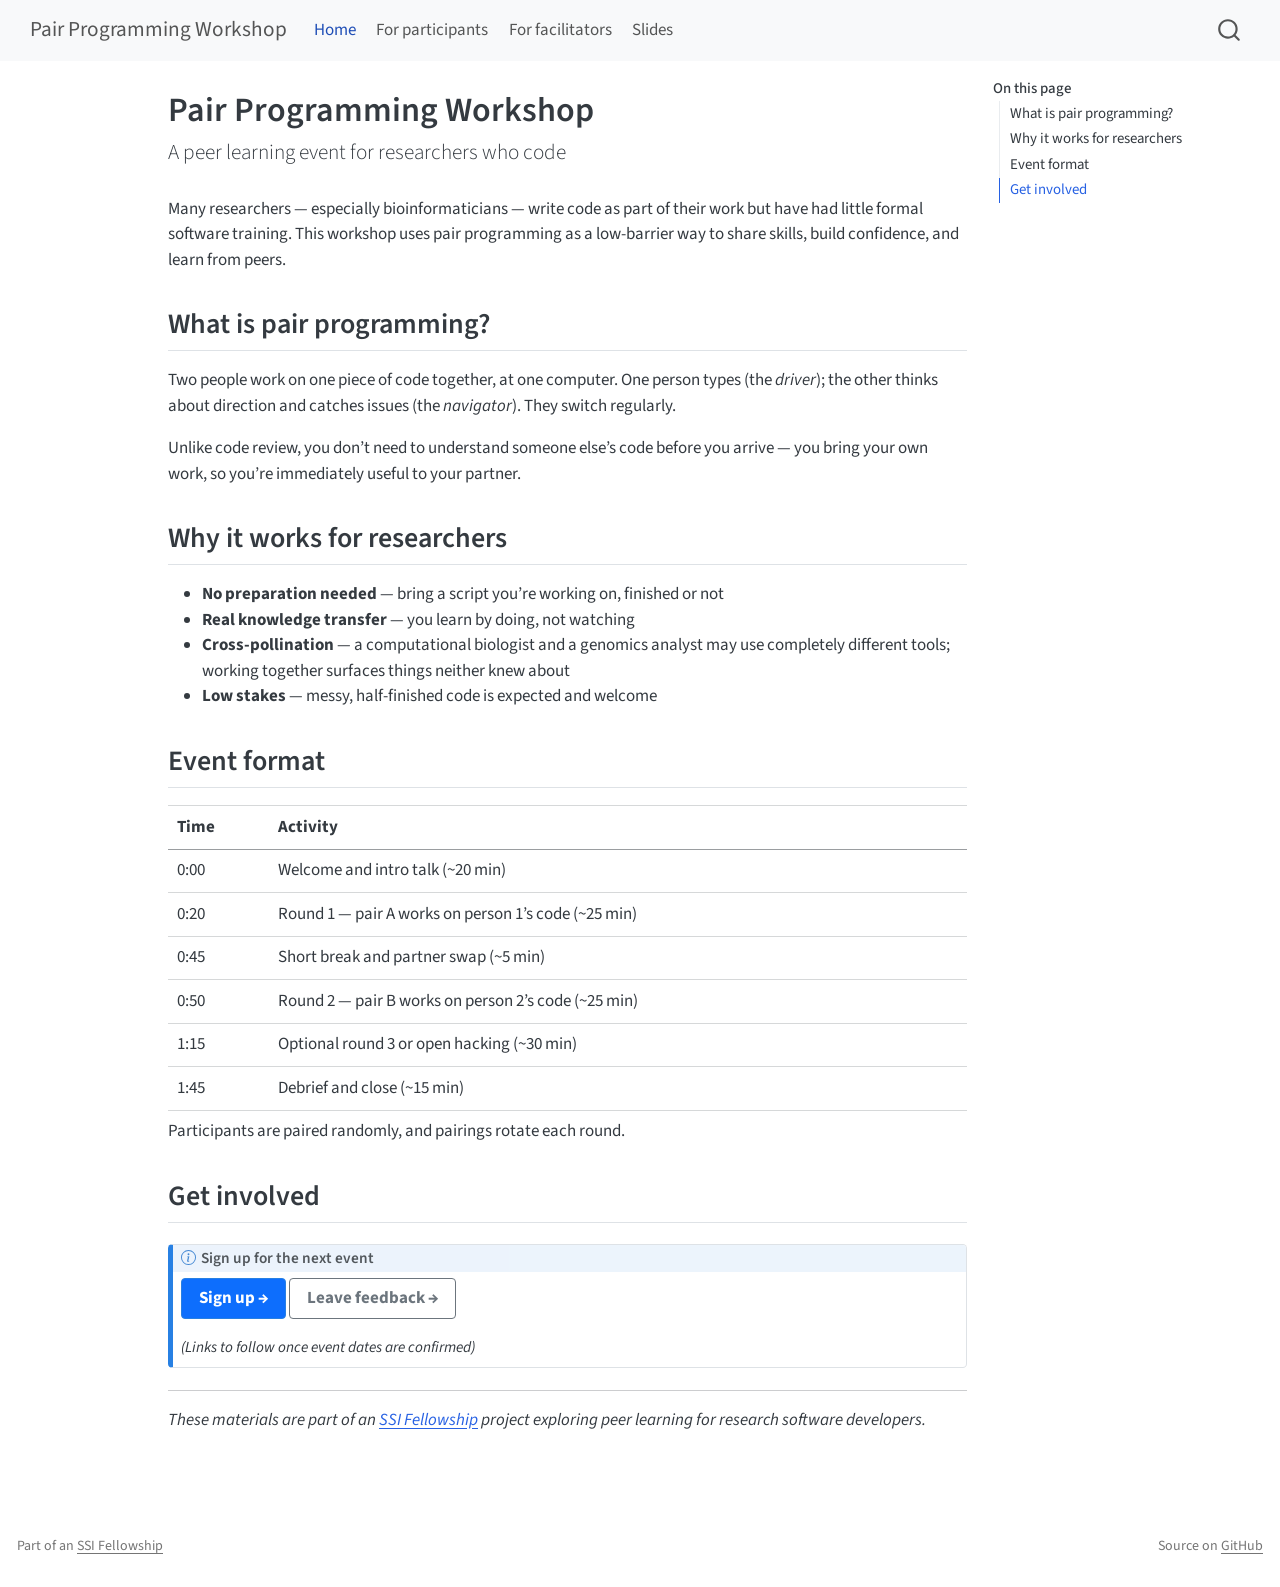
==== index.html @ e148d6cd "Built site for gh-pages" ====
<!DOCTYPE html>
<html xmlns="http://www.w3.org/1999/xhtml" lang="en" xml:lang="en"><head>

<meta charset="utf-8">
<meta name="generator" content="quarto-1.9.38">

<meta name="viewport" content="width=device-width, initial-scale=1.0, user-scalable=yes">


<title>Pair Programming Workshop</title>
<style>
/* Default styles provided by pandoc.
** See https://pandoc.org/MANUAL.html#variables-for-html for config info.
*/
code{white-space: pre-wrap;}
span.smallcaps{font-variant: small-caps;}
div.columns{display: flex; gap: min(4vw, 1.5em);}
div.column{flex: auto; overflow-x: auto;}
div.hanging-indent{margin-left: 1.5em; text-indent: -1.5em;}
ul.task-list{list-style: none;}
ul.task-list li input[type="checkbox"] {
  width: 0.8em;
  margin: 0 0.8em 0.2em -1em; /* quarto-specific, see https://github.com/quarto-dev/quarto-cli/issues/4556 */ 
  vertical-align: middle;
}
</style>


<script src="site_libs/quarto-nav/quarto-nav.js"></script>
<script src="site_libs/quarto-nav/headroom.min.js"></script>
<script src="site_libs/clipboard/clipboard.min.js"></script>
<script src="site_libs/quarto-search/autocomplete.umd.js"></script>
<script src="site_libs/quarto-search/fuse.min.js"></script>
<script src="site_libs/quarto-search/quarto-search.js"></script>
<meta name="quarto:offset" content="./">
<script src="site_libs/quarto-html/quarto.js" type="module"></script>
<script src="site_libs/quarto-html/tabsets/tabsets.js" type="module"></script>
<script src="site_libs/quarto-html/popper.min.js"></script>
<script src="site_libs/quarto-html/tippy.umd.min.js"></script>
<script src="site_libs/quarto-html/anchor.min.js"></script>
<link href="site_libs/quarto-html/tippy.css" rel="stylesheet">
<link href="site_libs/quarto-html/quarto-syntax-highlighting-15634bcf2e68342d4ad2dfa704d543f6.css" rel="stylesheet" id="quarto-text-highlighting-styles">
<script src="site_libs/bootstrap/bootstrap.min.js"></script>
<link href="site_libs/bootstrap/bootstrap-icons.css" rel="stylesheet">
<link href="site_libs/bootstrap/bootstrap-158031087360bce0ff56dc785ce39e06.min.css" rel="stylesheet" append-hash="true" id="quarto-bootstrap" data-mode="light">
<script id="quarto-search-options" type="application/json">{
  "location": "navbar",
  "copy-button": false,
  "collapse-after": 3,
  "panel-placement": "end",
  "type": "overlay",
  "limit": 50,
  "keyboard-shortcut": [
    "f",
    "/",
    "s"
  ],
  "show-item-context": false,
  "language": {
    "search-no-results-text": "No results",
    "search-matching-documents-text": "matching documents",
    "search-copy-link-title": "Copy link to search",
    "search-hide-matches-text": "Hide additional matches",
    "search-more-match-text": "more match in this document",
    "search-more-matches-text": "more matches in this document",
    "search-clear-button-title": "Clear",
    "search-text-placeholder": "",
    "search-detached-cancel-button-title": "Cancel",
    "search-submit-button-title": "Submit",
    "search-label": "Search"
  }
}</script>


<link rel="stylesheet" href="styles.css">
</head>

<body class="nav-fixed quarto-light">

<div id="quarto-search-results"></div>
  <header id="quarto-header" class="headroom fixed-top">
    <nav class="navbar navbar-expand-lg " data-bs-theme="dark">
      <div class="navbar-container container-fluid">
      <div class="navbar-brand-container mx-auto">
    <a class="navbar-brand" href="./index.html">
    <span class="navbar-title">Pair Programming Workshop</span>
    </a>
  </div>
            <div id="quarto-search" class="" title="Search"></div>
          <button class="navbar-toggler" type="button" data-bs-toggle="collapse" data-bs-target="#navbarCollapse" aria-controls="navbarCollapse" role="menu" aria-expanded="false" aria-label="Toggle navigation" onclick="if (window.quartoToggleHeadroom) { window.quartoToggleHeadroom(); }">
  <span class="navbar-toggler-icon"></span>
</button>
          <div class="collapse navbar-collapse" id="navbarCollapse">
            <ul class="navbar-nav navbar-nav-scroll me-auto">
  <li class="nav-item">
    <a class="nav-link active" href="./index.html" aria-current="page"> 
<span class="menu-text">Home</span></a>
  </li>  
  <li class="nav-item">
    <a class="nav-link" href="./participant.html"> 
<span class="menu-text">For participants</span></a>
  </li>  
  <li class="nav-item">
    <a class="nav-link" href="./facilitator.html"> 
<span class="menu-text">For facilitators</span></a>
  </li>  
  <li class="nav-item">
    <a class="nav-link" href="./slides.html"> 
<span class="menu-text">Slides</span></a>
  </li>  
</ul>
          </div> <!-- /navcollapse -->
            <div class="quarto-navbar-tools">
</div>
      </div> <!-- /container-fluid -->
    </nav>
</header>
<!-- content -->
<div id="quarto-content" class="quarto-container page-columns page-rows-contents page-layout-article page-navbar">
<!-- sidebar -->
<!-- margin-sidebar -->
    <div id="quarto-margin-sidebar" class="sidebar margin-sidebar">
        <nav id="TOC" role="doc-toc" class="toc-active">
    <h2 id="toc-title">On this page</h2>
   
  <ul>
  <li><a href="#what-is-pair-programming" id="toc-what-is-pair-programming" class="nav-link active" data-scroll-target="#what-is-pair-programming">What is pair programming?</a></li>
  <li><a href="#why-it-works-for-researchers" id="toc-why-it-works-for-researchers" class="nav-link" data-scroll-target="#why-it-works-for-researchers">Why it works for researchers</a></li>
  <li><a href="#event-format" id="toc-event-format" class="nav-link" data-scroll-target="#event-format">Event format</a></li>
  <li><a href="#get-involved" id="toc-get-involved" class="nav-link" data-scroll-target="#get-involved">Get involved</a></li>
  </ul>
</nav>
    </div>
<!-- main -->
<main class="content" id="quarto-document-content">

<header id="title-block-header" class="quarto-title-block default">
<div class="quarto-title">
<h1 class="title">Pair Programming Workshop</h1>
<p class="subtitle lead">A peer learning event for researchers who code</p>
</div>



<div class="quarto-title-meta">

    
  
    
  </div>
  


</header>


<p>Many researchers — especially bioinformaticians — write code as part of their work but have had little formal software training. This workshop uses pair programming as a low-barrier way to share skills, build confidence, and learn from peers.</p>
<section id="what-is-pair-programming" class="level2">
<h2 class="anchored" data-anchor-id="what-is-pair-programming">What is pair programming?</h2>
<p>Two people work on one piece of code together, at one computer. One person types (the <em>driver</em>); the other thinks about direction and catches issues (the <em>navigator</em>). They switch regularly.</p>
<p>Unlike code review, you don’t need to understand someone else’s code before you arrive — you bring your own work, so you’re immediately useful to your partner.</p>
</section>
<section id="why-it-works-for-researchers" class="level2">
<h2 class="anchored" data-anchor-id="why-it-works-for-researchers">Why it works for researchers</h2>
<ul>
<li><strong>No preparation needed</strong> — bring a script you’re working on, finished or not</li>
<li><strong>Real knowledge transfer</strong> — you learn by doing, not watching</li>
<li><strong>Cross-pollination</strong> — a computational biologist and a genomics analyst may use completely different tools; working together surfaces things neither knew about</li>
<li><strong>Low stakes</strong> — messy, half-finished code is expected and welcome</li>
</ul>
</section>
<section id="event-format" class="level2">
<h2 class="anchored" data-anchor-id="event-format">Event format</h2>
<table class="caption-top table">
<thead>
<tr class="header">
<th>Time</th>
<th>Activity</th>
</tr>
</thead>
<tbody>
<tr class="odd">
<td>0:00</td>
<td>Welcome and intro talk (~20 min)</td>
</tr>
<tr class="even">
<td>0:20</td>
<td>Round 1 — pair A works on person 1’s code (~25 min)</td>
</tr>
<tr class="odd">
<td>0:45</td>
<td>Short break and partner swap (~5 min)</td>
</tr>
<tr class="even">
<td>0:50</td>
<td>Round 2 — pair B works on person 2’s code (~25 min)</td>
</tr>
<tr class="odd">
<td>1:15</td>
<td>Optional round 3 or open hacking (~30 min)</td>
</tr>
<tr class="even">
<td>1:45</td>
<td>Debrief and close (~15 min)</td>
</tr>
</tbody>
</table>
<p>Participants are paired randomly, and pairings rotate each round.</p>
</section>
<section id="get-involved" class="level2">
<h2 class="anchored" data-anchor-id="get-involved">Get involved</h2>
<div class="callout callout-style-default callout-note callout-titled">
<div class="callout-header d-flex align-content-center">
<div class="callout-icon-container">
<i class="callout-icon"></i>
</div>
<div class="callout-title-container flex-fill">
<span class="screen-reader-only">Note</span>Sign up for the next event
</div>
</div>
<div class="callout-body-container callout-body">
<p><a href="#" class="btn btn-primary"><strong>Sign up →</strong></a> <a href="#" class="btn btn-outline-secondary"><strong>Leave feedback →</strong></a></p>
<p><em>(Links to follow once event dates are confirmed)</em></p>
</div>
</div>
<hr>
<p><em>These materials are part of an <a href="https://www.software.ac.uk/fellowships">SSI Fellowship</a> project exploring peer learning for research software developers.</em></p>


</section>

</main> <!-- /main -->
<script id="quarto-html-after-body" type="application/javascript">
  window.document.addEventListener("DOMContentLoaded", function (event) {
    const icon = "";
    const anchorJS = new window.AnchorJS();
    anchorJS.options = {
      placement: 'right',
      icon: icon
    };
    anchorJS.add('.anchored');
    const isCodeAnnotation = (el) => {
      for (const clz of el.classList) {
        if (clz.startsWith('code-annotation-')) {                     
          return true;
        }
      }
      return false;
    }
    const onCopySuccess = function(e) {
      // button target
      const button = e.trigger;
      // don't keep focus
      button.blur();
      // flash "checked"
      button.classList.add('code-copy-button-checked');
      var currentTitle = button.getAttribute("title");
      button.setAttribute("title", "Copied!");
      let tooltip;
      if (window.bootstrap) {
        button.setAttribute("data-bs-toggle", "tooltip");
        button.setAttribute("data-bs-placement", "left");
        button.setAttribute("data-bs-title", "Copied!");
        tooltip = new bootstrap.Tooltip(button, 
          { trigger: "manual", 
            customClass: "code-copy-button-tooltip",
            offset: [0, -8]});
        tooltip.show();    
      }
      setTimeout(function() {
        if (tooltip) {
          tooltip.hide();
          button.removeAttribute("data-bs-title");
          button.removeAttribute("data-bs-toggle");
          button.removeAttribute("data-bs-placement");
        }
        button.setAttribute("title", currentTitle);
        button.classList.remove('code-copy-button-checked');
      }, 1000);
      // clear code selection
      e.clearSelection();
    }
    const getTextToCopy = function(trigger) {
      const outerScaffold = trigger.parentElement.cloneNode(true);
      const codeEl = outerScaffold.querySelector('code');
      for (const childEl of codeEl.children) {
        if (isCodeAnnotation(childEl)) {
          childEl.remove();
        }
      }
      return codeEl.innerText;
    }
    const clipboard = new window.ClipboardJS('.code-copy-button:not([data-in-quarto-modal])', {
      text: getTextToCopy
    });
    clipboard.on('success', onCopySuccess);
    if (window.document.getElementById('quarto-embedded-source-code-modal')) {
      const clipboardModal = new window.ClipboardJS('.code-copy-button[data-in-quarto-modal]', {
        text: getTextToCopy,
        container: window.document.getElementById('quarto-embedded-source-code-modal')
      });
      clipboardModal.on('success', onCopySuccess);
    }
      var localhostRegex = new RegExp(/^(?:http|https):\/\/localhost\:?[0-9]*\//);
      var mailtoRegex = new RegExp(/^mailto:/);
        var filterRegex = new RegExp('/' + window.location.host + '/');
      var isInternal = (href) => {
          return filterRegex.test(href) || localhostRegex.test(href) || mailtoRegex.test(href);
      }
      // Inspect non-navigation links and adorn them if external
     var links = window.document.querySelectorAll('a[href]:not(.nav-link):not(.navbar-brand):not(.toc-action):not(.sidebar-link):not(.sidebar-item-toggle):not(.pagination-link):not(.no-external):not([aria-hidden]):not(.dropdown-item):not(.quarto-navigation-tool):not(.about-link)');
      for (var i=0; i<links.length; i++) {
        const link = links[i];
        if (!isInternal(link.href)) {
          // undo the damage that might have been done by quarto-nav.js in the case of
          // links that we want to consider external
          if (link.dataset.originalHref !== undefined) {
            link.href = link.dataset.originalHref;
          }
        }
      }
    function tippyHover(el, contentFn, onTriggerFn, onUntriggerFn) {
      const config = {
        allowHTML: true,
        maxWidth: 500,
        delay: 100,
        arrow: false,
        appendTo: function(el) {
            return el.parentElement;
        },
        interactive: true,
        interactiveBorder: 10,
        theme: 'quarto',
        placement: 'bottom-start',
      };
      if (contentFn) {
        config.content = contentFn;
      }
      if (onTriggerFn) {
        config.onTrigger = onTriggerFn;
      }
      if (onUntriggerFn) {
        config.onUntrigger = onUntriggerFn;
      }
      window.tippy(el, config); 
    }
    const noterefs = window.document.querySelectorAll('a[role="doc-noteref"]');
    for (var i=0; i<noterefs.length; i++) {
      const ref = noterefs[i];
      tippyHover(ref, function() {
        // use id or data attribute instead here
        let href = ref.getAttribute('data-footnote-href') || ref.getAttribute('href');
        try { href = new URL(href).hash; } catch {}
        const id = href.replace(/^#\/?/, "");
        const note = window.document.getElementById(id);
        if (note) {
          return note.innerHTML;
        } else {
          return "";
        }
      });
    }
    const xrefs = window.document.querySelectorAll('a.quarto-xref');
    const processXRef = (id, note) => {
      // Strip column container classes
      const stripColumnClz = (el) => {
        el.classList.remove("page-full", "page-columns");
        if (el.children) {
          for (const child of el.children) {
            stripColumnClz(child);
          }
        }
      }
      stripColumnClz(note)
      if (id === null || id.startsWith('sec-')) {
        // Special case sections, only their first couple elements
        const container = document.createElement("div");
        if (note.children && note.children.length > 2) {
          container.appendChild(note.children[0].cloneNode(true));
          for (let i = 1; i < note.children.length; i++) {
            const child = note.children[i];
            if (child.tagName === "P" && child.innerText === "") {
              continue;
            } else {
              container.appendChild(child.cloneNode(true));
              break;
            }
          }
          if (window.Quarto?.typesetMath) {
            window.Quarto.typesetMath(container);
          }
          return container.innerHTML
        } else {
          if (window.Quarto?.typesetMath) {
            window.Quarto.typesetMath(note);
          }
          return note.innerHTML;
        }
      } else {
        // Remove any anchor links if they are present
        const anchorLink = note.querySelector('a.anchorjs-link');
        if (anchorLink) {
          anchorLink.remove();
        }
        if (window.Quarto?.typesetMath) {
          window.Quarto.typesetMath(note);
        }
        if (note.classList.contains("callout")) {
          return note.outerHTML;
        } else {
          return note.innerHTML;
        }
      }
    }
    for (var i=0; i<xrefs.length; i++) {
      const xref = xrefs[i];
      tippyHover(xref, undefined, function(instance) {
        instance.disable();
        let url = xref.getAttribute('href');
        let hash = undefined; 
        if (url.startsWith('#')) {
          hash = url;
        } else {
          try { hash = new URL(url).hash; } catch {}
        }
        if (hash) {
          const id = hash.replace(/^#\/?/, "");
          const note = window.document.getElementById(id);
          if (note !== null) {
            try {
              const html = processXRef(id, note.cloneNode(true));
              instance.setContent(html);
            } finally {
              instance.enable();
              instance.show();
            }
          } else {
            // See if we can fetch this
            fetch(url.split('#')[0])
            .then(res => res.text())
            .then(html => {
              const parser = new DOMParser();
              const htmlDoc = parser.parseFromString(html, "text/html");
              const note = htmlDoc.getElementById(id);
              if (note !== null) {
                const html = processXRef(id, note);
                instance.setContent(html);
              } 
            }).finally(() => {
              instance.enable();
              instance.show();
            });
          }
        } else {
          // See if we can fetch a full url (with no hash to target)
          // This is a special case and we should probably do some content thinning / targeting
          fetch(url)
          .then(res => res.text())
          .then(html => {
            const parser = new DOMParser();
            const htmlDoc = parser.parseFromString(html, "text/html");
            const note = htmlDoc.querySelector('main.content');
            if (note !== null) {
              // This should only happen for chapter cross references
              // (since there is no id in the URL)
              // remove the first header
              if (note.children.length > 0 && note.children[0].tagName === "HEADER") {
                note.children[0].remove();
              }
              const html = processXRef(null, note);
              instance.setContent(html);
            } 
          }).finally(() => {
            instance.enable();
            instance.show();
          });
        }
      }, function(instance) {
      });
    }
        let selectedAnnoteEl;
        const selectorForAnnotation = ( cell, annotation) => {
          let cellAttr = 'data-code-cell="' + cell + '"';
          let lineAttr = 'data-code-annotation="' +  annotation + '"';
          const selector = 'span[' + cellAttr + '][' + lineAttr + ']';
          return selector;
        }
        const selectCodeLines = (annoteEl) => {
          const doc = window.document;
          const targetCell = annoteEl.getAttribute("data-target-cell");
          const targetAnnotation = annoteEl.getAttribute("data-target-annotation");
          const annoteSpan = window.document.querySelector(selectorForAnnotation(targetCell, targetAnnotation));
          const lines = annoteSpan.getAttribute("data-code-lines").split(",");
          const lineIds = lines.map((line) => {
            return targetCell + "-" + line;
          })
          let top = null;
          let height = null;
          let parent = null;
          if (lineIds.length > 0) {
              //compute the position of the single el (top and bottom and make a div)
              const el = window.document.getElementById(lineIds[0]);
              top = el.offsetTop;
              height = el.offsetHeight;
              parent = el.parentElement.parentElement;
            if (lineIds.length > 1) {
              const lastEl = window.document.getElementById(lineIds[lineIds.length - 1]);
              const bottom = lastEl.offsetTop + lastEl.offsetHeight;
              height = bottom - top;
            }
            if (top !== null && height !== null && parent !== null) {
              // cook up a div (if necessary) and position it 
              let div = window.document.getElementById("code-annotation-line-highlight");
              if (div === null) {
                div = window.document.createElement("div");
                div.setAttribute("id", "code-annotation-line-highlight");
                div.style.position = 'absolute';
                parent.appendChild(div);
              }
              div.style.top = top - 2 + "px";
              div.style.height = height + 4 + "px";
              div.style.left = 0;
              let gutterDiv = window.document.getElementById("code-annotation-line-highlight-gutter");
              if (gutterDiv === null) {
                gutterDiv = window.document.createElement("div");
                gutterDiv.setAttribute("id", "code-annotation-line-highlight-gutter");
                gutterDiv.style.position = 'absolute';
                const codeCell = window.document.getElementById(targetCell);
                const gutter = codeCell.querySelector('.code-annotation-gutter');
                gutter.appendChild(gutterDiv);
              }
              gutterDiv.style.top = top - 2 + "px";
              gutterDiv.style.height = height + 4 + "px";
            }
            selectedAnnoteEl = annoteEl;
          }
        };
        const unselectCodeLines = () => {
          const elementsIds = ["code-annotation-line-highlight", "code-annotation-line-highlight-gutter"];
          elementsIds.forEach((elId) => {
            const div = window.document.getElementById(elId);
            if (div) {
              div.remove();
            }
          });
          selectedAnnoteEl = undefined;
        };
          // Handle positioning of the toggle
      window.addEventListener(
        "resize",
        throttle(() => {
          elRect = undefined;
          if (selectedAnnoteEl) {
            selectCodeLines(selectedAnnoteEl);
          }
        }, 10)
      );
      function throttle(fn, ms) {
      let throttle = false;
      let timer;
        return (...args) => {
          if(!throttle) { // first call gets through
              fn.apply(this, args);
              throttle = true;
          } else { // all the others get throttled
              if(timer) clearTimeout(timer); // cancel #2
              timer = setTimeout(() => {
                fn.apply(this, args);
                timer = throttle = false;
              }, ms);
          }
        };
      }
        // Attach click handler to the DT
        const annoteDls = window.document.querySelectorAll('dt[data-target-cell]');
        for (const annoteDlNode of annoteDls) {
          annoteDlNode.addEventListener('click', (event) => {
            const clickedEl = event.target;
            if (clickedEl !== selectedAnnoteEl) {
              unselectCodeLines();
              const activeEl = window.document.querySelector('dt[data-target-cell].code-annotation-active');
              if (activeEl) {
                activeEl.classList.remove('code-annotation-active');
              }
              selectCodeLines(clickedEl);
              clickedEl.classList.add('code-annotation-active');
            } else {
              // Unselect the line
              unselectCodeLines();
              clickedEl.classList.remove('code-annotation-active');
            }
          });
        }
    const findCites = (el) => {
      const parentEl = el.parentElement;
      if (parentEl) {
        const cites = parentEl.dataset.cites;
        if (cites) {
          return {
            el,
            cites: cites.split(' ')
          };
        } else {
          return findCites(el.parentElement)
        }
      } else {
        return undefined;
      }
    };
    var bibliorefs = window.document.querySelectorAll('a[role="doc-biblioref"]');
    for (var i=0; i<bibliorefs.length; i++) {
      const ref = bibliorefs[i];
      const citeInfo = findCites(ref);
      if (citeInfo) {
        tippyHover(citeInfo.el, function() {
          var popup = window.document.createElement('div');
          citeInfo.cites.forEach(function(cite) {
            var citeDiv = window.document.createElement('div');
            citeDiv.classList.add('hanging-indent');
            citeDiv.classList.add('csl-entry');
            var biblioDiv = window.document.getElementById('ref-' + cite);
            if (biblioDiv) {
              citeDiv.innerHTML = biblioDiv.innerHTML;
            }
            popup.appendChild(citeDiv);
          });
          return popup.innerHTML;
        });
      }
    }
  });
  </script>
</div> <!-- /content -->
<footer class="footer">
  <div class="nav-footer">
    <div class="nav-footer-left">
<p>Part of an <a href="https://www.software.ac.uk/fellowships">SSI Fellowship</a></p>
</div>   
    <div class="nav-footer-center">
      &nbsp;
    </div>
    <div class="nav-footer-right">
<p>Source on <a href="https://github.com/UKDRI/ssi-pair-programming">GitHub</a></p>
</div>
  </div>
</footer>




</body></html>
---- site_libs/quarto-html/tippy.css ----
.tippy-box[data-animation=fade][data-state=hidden]{opacity:0}[data-tippy-root]{max-width:calc(100vw - 10px)}.tippy-box{position:relative;background-color:#333;color:#fff;border-radius:4px;font-size:14px;line-height:1.4;white-space:normal;outline:0;transition-property:transform,visibility,opacity}.tippy-box[data-placement^=top]>.tippy-arrow{bottom:0}.tippy-box[data-placement^=top]>.tippy-arrow:before{bottom:-7px;left:0;border-width:8px 8px 0;border-top-color:initial;transform-origin:center top}.tippy-box[data-placement^=bottom]>.tippy-arrow{top:0}.tippy-box[data-placement^=bottom]>.tippy-arrow:before{top:-7px;left:0;border-width:0 8px 8px;border-bottom-color:initial;transform-origin:center bottom}.tippy-box[data-placement^=left]>.tippy-arrow{right:0}.tippy-box[data-placement^=left]>.tippy-arrow:before{border-width:8px 0 8px 8px;border-left-color:initial;right:-7px;transform-origin:center left}.tippy-box[data-placement^=right]>.tippy-arrow{left:0}.tippy-box[data-placement^=right]>.tippy-arrow:before{left:-7px;border-width:8px 8px 8px 0;border-right-color:initial;transform-origin:center right}.tippy-box[data-inertia][data-state=visible]{transition-timing-function:cubic-bezier(.54,1.5,.38,1.11)}.tippy-arrow{width:16px;height:16px;color:#333}.tippy-arrow:before{content:"";position:absolute;border-color:transparent;border-style:solid}.tippy-content{position:relative;padding:5px 9px;z-index:1}
---- site_libs/quarto-html/quarto-syntax-highlighting-15634bcf2e68342d4ad2dfa704d543f6.css ----
/* quarto syntax highlight colors */
:root {
  --quarto-hl-ot-color: #003B4F;
  --quarto-hl-at-color: #657422;
  --quarto-hl-ss-color: #20794D;
  --quarto-hl-an-color: #5E5E5E;
  --quarto-hl-fu-color: #4758AB;
  --quarto-hl-st-color: #20794D;
  --quarto-hl-cf-color: #003B4F;
  --quarto-hl-op-color: #5E5E5E;
  --quarto-hl-er-color: #AD0000;
  --quarto-hl-bn-color: #AD0000;
  --quarto-hl-al-color: #AD0000;
  --quarto-hl-va-color: #111111;
  --quarto-hl-bu-color: inherit;
  --quarto-hl-ex-color: inherit;
  --quarto-hl-pp-color: #AD0000;
  --quarto-hl-in-color: #5E5E5E;
  --quarto-hl-vs-color: #20794D;
  --quarto-hl-wa-color: #5E5E5E;
  --quarto-hl-do-color: #5E5E5E;
  --quarto-hl-im-color: #00769E;
  --quarto-hl-ch-color: #20794D;
  --quarto-hl-dt-color: #AD0000;
  --quarto-hl-fl-color: #AD0000;
  --quarto-hl-co-color: #5E5E5E;
  --quarto-hl-cv-color: #5E5E5E;
  --quarto-hl-cn-color: #8f5902;
  --quarto-hl-sc-color: #5E5E5E;
  --quarto-hl-dv-color: #AD0000;
  --quarto-hl-kw-color: #003B4F;
}

/* other quarto variables */
:root {
  --quarto-font-monospace: SFMono-Regular, Menlo, Monaco, Consolas, "Liberation Mono", "Courier New", monospace;
}

/* syntax highlight based on Pandoc's rules */
pre > code.sourceCode > span {
  color: #003B4F;
}

code.sourceCode > span {
  color: #003B4F;
}

div.sourceCode,
div.sourceCode pre.sourceCode {
  color: #003B4F;
}

/* Normal */
code span {
  color: #003B4F;
}

/* Alert */
code span.al {
  color: #AD0000;
  font-style: inherit;
}

/* Annotation */
code span.an {
  color: #5E5E5E;
  font-style: inherit;
}

/* Attribute */
code span.at {
  color: #657422;
  font-style: inherit;
}

/* BaseN */
code span.bn {
  color: #AD0000;
  font-style: inherit;
}

/* BuiltIn */
code span.bu {
  font-style: inherit;
}

/* ControlFlow */
code span.cf {
  color: #003B4F;
  font-weight: bold;
  font-style: inherit;
}

/* Char */
code span.ch {
  color: #20794D;
  font-style: inherit;
}

/* Constant */
code span.cn {
  color: #8f5902;
  font-style: inherit;
}

/* Comment */
code span.co {
  color: #5E5E5E;
  font-style: inherit;
}

/* CommentVar */
code span.cv {
  color: #5E5E5E;
  font-style: italic;
}

/* Documentation */
code span.do {
  color: #5E5E5E;
  font-style: italic;
}

/* DataType */
code span.dt {
  color: #AD0000;
  font-style: inherit;
}

/* DecVal */
code span.dv {
  color: #AD0000;
  font-style: inherit;
}

/* Error */
code span.er {
  color: #AD0000;
  font-style: inherit;
}

/* Extension */
code span.ex {
  font-style: inherit;
}

/* Float */
code span.fl {
  color: #AD0000;
  font-style: inherit;
}

/* Function */
code span.fu {
  color: #4758AB;
  font-style: inherit;
}

/* Import */
code span.im {
  color: #00769E;
  font-style: inherit;
}

/* Information */
code span.in {
  color: #5E5E5E;
  font-style: inherit;
}

/* Keyword */
code span.kw {
  color: #003B4F;
  font-weight: bold;
  font-style: inherit;
}

/* Operator */
code span.op {
  color: #5E5E5E;
  font-style: inherit;
}

/* Other */
code span.ot {
  color: #003B4F;
  font-style: inherit;
}

/* Preprocessor */
code span.pp {
  color: #AD0000;
  font-style: inherit;
}

/* SpecialChar */
code span.sc {
  color: #5E5E5E;
  font-style: inherit;
}

/* SpecialString */
code span.ss {
  color: #20794D;
  font-style: inherit;
}

/* String */
code span.st {
  color: #20794D;
  font-style: inherit;
}

/* Variable */
code span.va {
  color: #111111;
  font-style: inherit;
}

/* VerbatimString */
code span.vs {
  color: #20794D;
  font-style: inherit;
}

/* Warning */
code span.wa {
  color: #5E5E5E;
  font-style: italic;
}

.prevent-inlining {
  content: "</";
}

/*# sourceMappingURL=f23921c56f73e400b49028c9186a1aa0.css.map */
---- styles.css ----
.btn-primary {
  background-color: #0d6efd;
  color: white;
  padding: 0.4em 1em;
  border-radius: 4px;
  text-decoration: none;
}

.btn-outline-secondary {
  border: 1px solid #6c757d;
  color: #6c757d;
  padding: 0.4em 1em;
  border-radius: 4px;
  text-decoration: none;
}
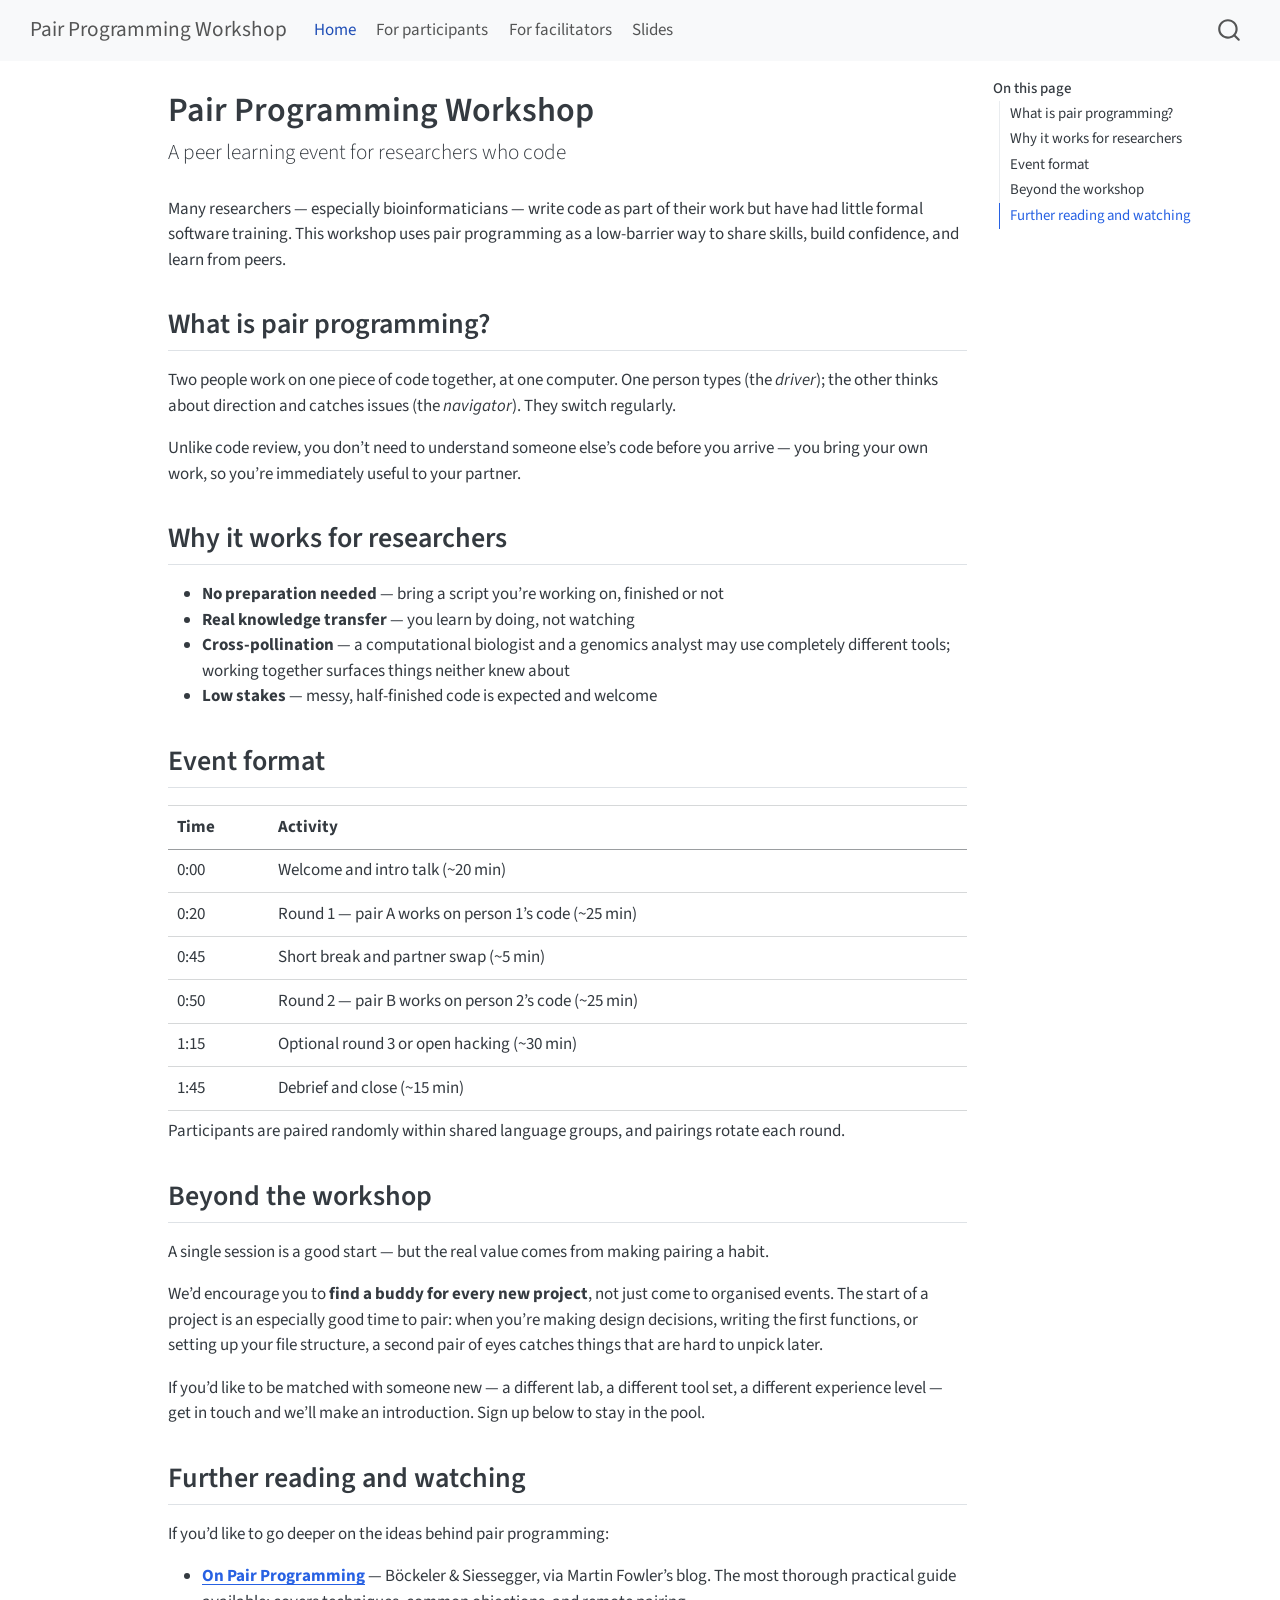
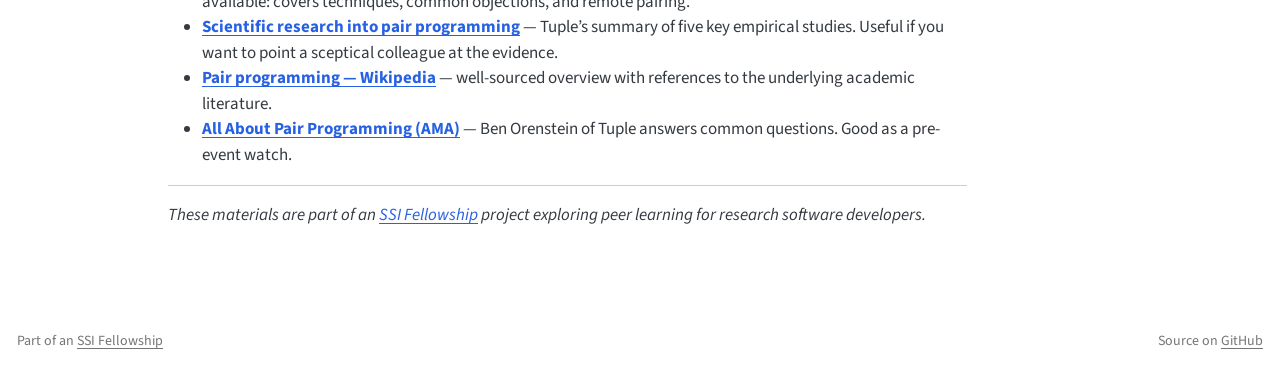
==== commit 5cee4be2: "Built site for gh-pages" ====
--- a/index.html
+++ b/index.html
@@ -127,7 +127,8 @@
   <li><a href="#what-is-pair-programming" id="toc-what-is-pair-programming" class="nav-link active" data-scroll-target="#what-is-pair-programming">What is pair programming?</a></li>
   <li><a href="#why-it-works-for-researchers" id="toc-why-it-works-for-researchers" class="nav-link" data-scroll-target="#why-it-works-for-researchers">Why it works for researchers</a></li>
   <li><a href="#event-format" id="toc-event-format" class="nav-link" data-scroll-target="#event-format">Event format</a></li>
-  <li><a href="#get-involved" id="toc-get-involved" class="nav-link" data-scroll-target="#get-involved">Get involved</a></li>
+  <li><a href="#beyond-the-workshop" id="toc-beyond-the-workshop" class="nav-link" data-scroll-target="#beyond-the-workshop">Beyond the workshop</a></li>
+  <li><a href="#further-reading-and-watching" id="toc-further-reading-and-watching" class="nav-link" data-scroll-target="#further-reading-and-watching">Further reading and watching</a></li>
   </ul>
 </nav>
     </div>
@@ -205,26 +206,25 @@
 </tr>
 </tbody>
 </table>
-<p>Participants are paired randomly, and pairings rotate each round.</p>
+<p>Participants are paired randomly within shared language groups, and pairings rotate each round.</p>
 </section>
-<section id="get-involved" class="level2">
-<h2 class="anchored" data-anchor-id="get-involved">Get involved</h2>
-<div class="callout callout-style-default callout-note callout-titled">
-<div class="callout-header d-flex align-content-center">
-<div class="callout-icon-container">
-<i class="callout-icon"></i>
-</div>
-<div class="callout-title-container flex-fill">
-<span class="screen-reader-only">Note</span>Sign up for the next event
-</div>
-</div>
-<div class="callout-body-container callout-body">
-<p><a href="#" class="btn btn-primary"><strong>Sign up →</strong></a> <a href="#" class="btn btn-outline-secondary"><strong>Leave feedback →</strong></a></p>
-<p><em>(Links to follow once event dates are confirmed)</em></p>
-</div>
-</div>
+<section id="beyond-the-workshop" class="level2">
+<h2 class="anchored" data-anchor-id="beyond-the-workshop">Beyond the workshop</h2>
+<p>A single session is a good start — but the real value comes from making pairing a habit.</p>
+<p>We’d encourage you to <strong>find a buddy for every new project</strong>, not just come to organised events. The start of a project is an especially good time to pair: when you’re making design decisions, writing the first functions, or setting up your file structure, a second pair of eyes catches things that are hard to unpick later.</p>
+<p>If you’d like to be matched with someone new — a different lab, a different tool set, a different experience level — get in touch and we’ll make an introduction. Sign up below to stay in the pool.</p>
+</section>
+<section id="further-reading-and-watching" class="level2">
+<h2 class="anchored" data-anchor-id="further-reading-and-watching">Further reading and watching</h2>
+<p>If you’d like to go deeper on the ideas behind pair programming:</p>
+<ul>
+<li><a href="https://martinfowler.com/articles/on-pair-programming.html"><strong>On Pair Programming</strong></a> — Böckeler &amp; Siessegger, via Martin Fowler’s blog. The most thorough practical guide available: covers techniques, common objections, and remote pairing.</li>
+<li><a href="https://tuple.app/pair-programming-guide/scientific-research-into-pair-programming"><strong>Scientific research into pair programming</strong></a> — Tuple’s summary of five key empirical studies. Useful if you want to point a sceptical colleague at the evidence.</li>
+<li><a href="https://en.wikipedia.org/wiki/Pair_programming"><strong>Pair programming — Wikipedia</strong></a> — well-sourced overview with references to the underlying academic literature.</li>
+<li><a href="https://www.youtube.com/watch?v=R04qyUVo2kE"><strong>All About Pair Programming (AMA)</strong></a> — Ben Orenstein of Tuple answers common questions. Good as a pre-event watch.</li>
+</ul>
 <hr>
-<p><em>These materials are part of an <a href="https://www.software.ac.uk/fellowships">SSI Fellowship</a> project exploring peer learning for research software developers.</em></p>
+<p><em>These materials are part of an <a href="https://www.software.ac.uk/programmes/fellowship-programme">SSI Fellowship</a> project exploring peer learning for research software developers.</em></p>
 
 
 </section>
@@ -303,7 +303,7 @@
     }
       var localhostRegex = new RegExp(/^(?:http|https):\/\/localhost\:?[0-9]*\//);
       var mailtoRegex = new RegExp(/^mailto:/);
-        var filterRegex = new RegExp('/' + window.location.host + '/');
+        var filterRegex = new RegExp("https:\/\/H-Mateus\.github\.io\/pair-programming-workshop\/");
       var isInternal = (href) => {
           return filterRegex.test(href) || localhostRegex.test(href) || mailtoRegex.test(href);
       }
@@ -640,7 +640,7 @@
       &nbsp;
     </div>
     <div class="nav-footer-right">
-<p>Source on <a href="https://github.com/UKDRI/ssi-pair-programming">GitHub</a></p>
+<p>Source on <a href="https://github.com/h-mateus/pair-programming-workshop">GitHub</a></p>
 </div>
   </div>
 </footer>
